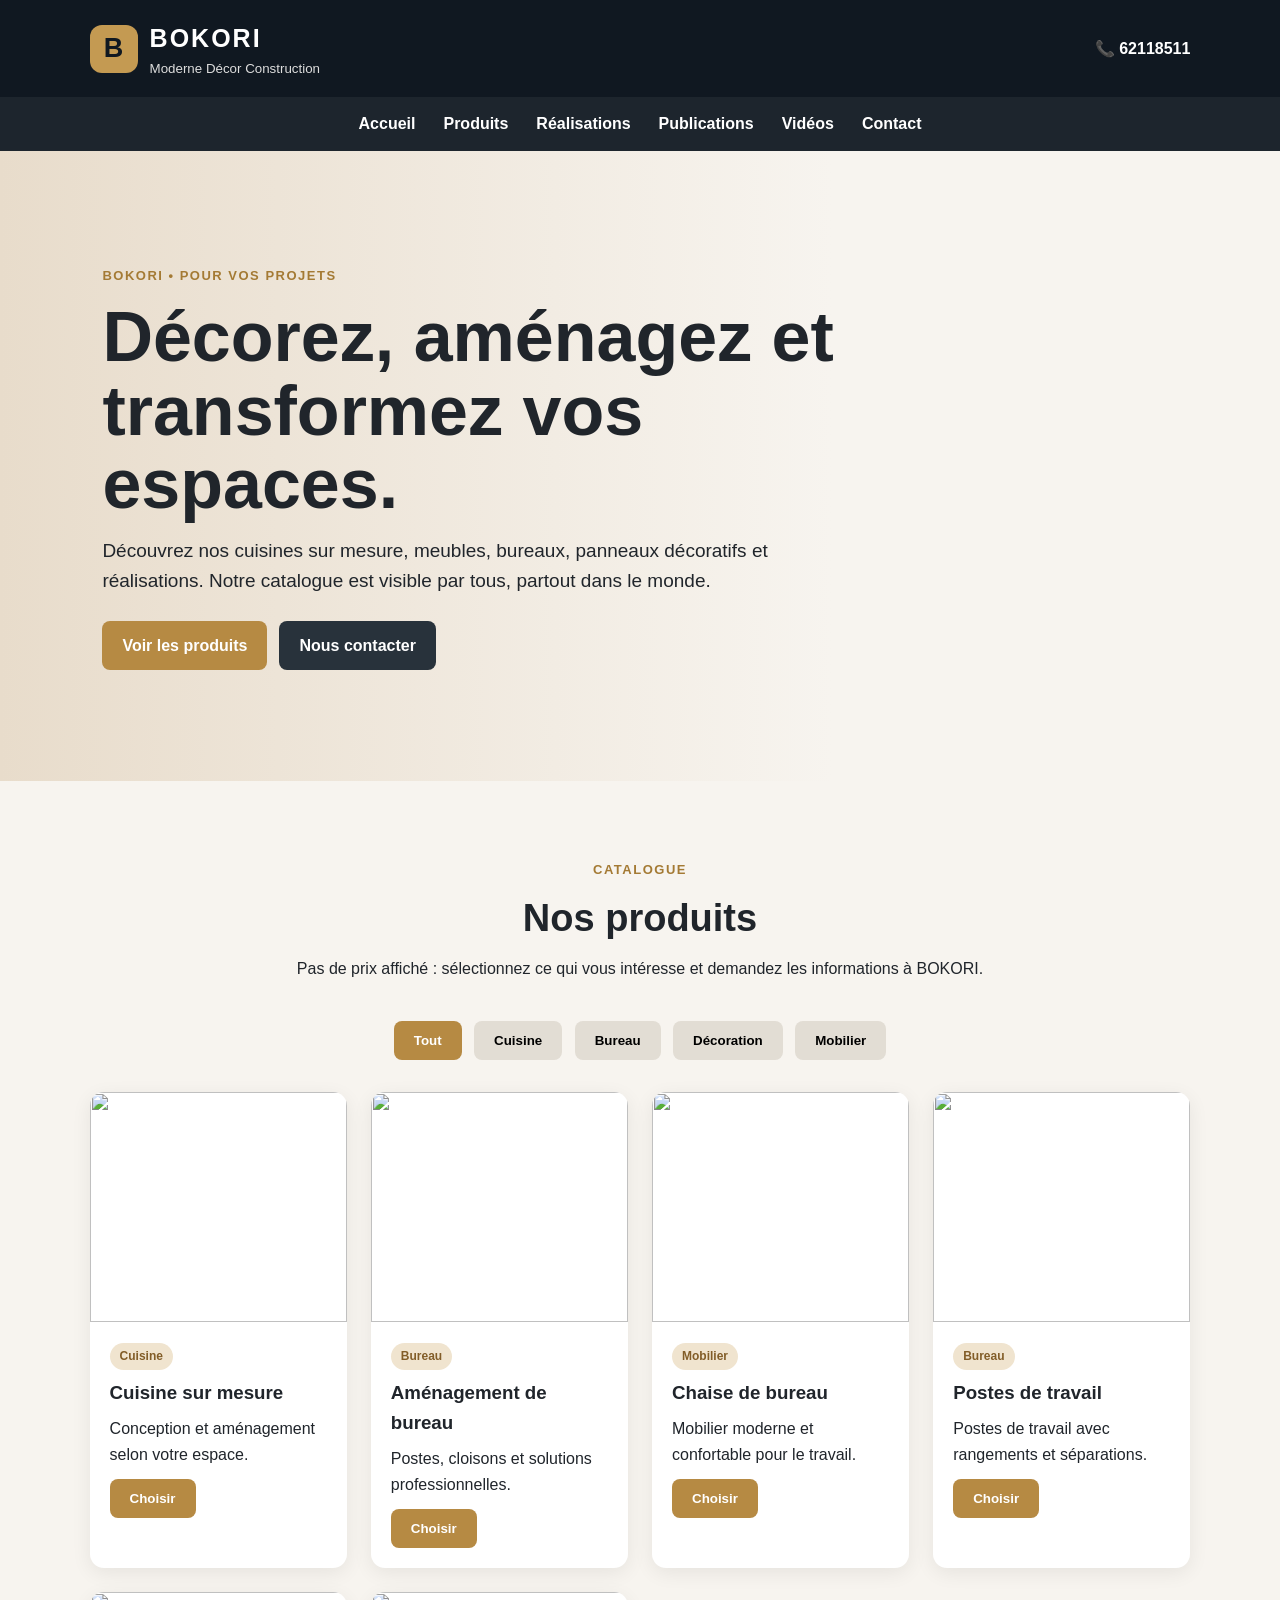
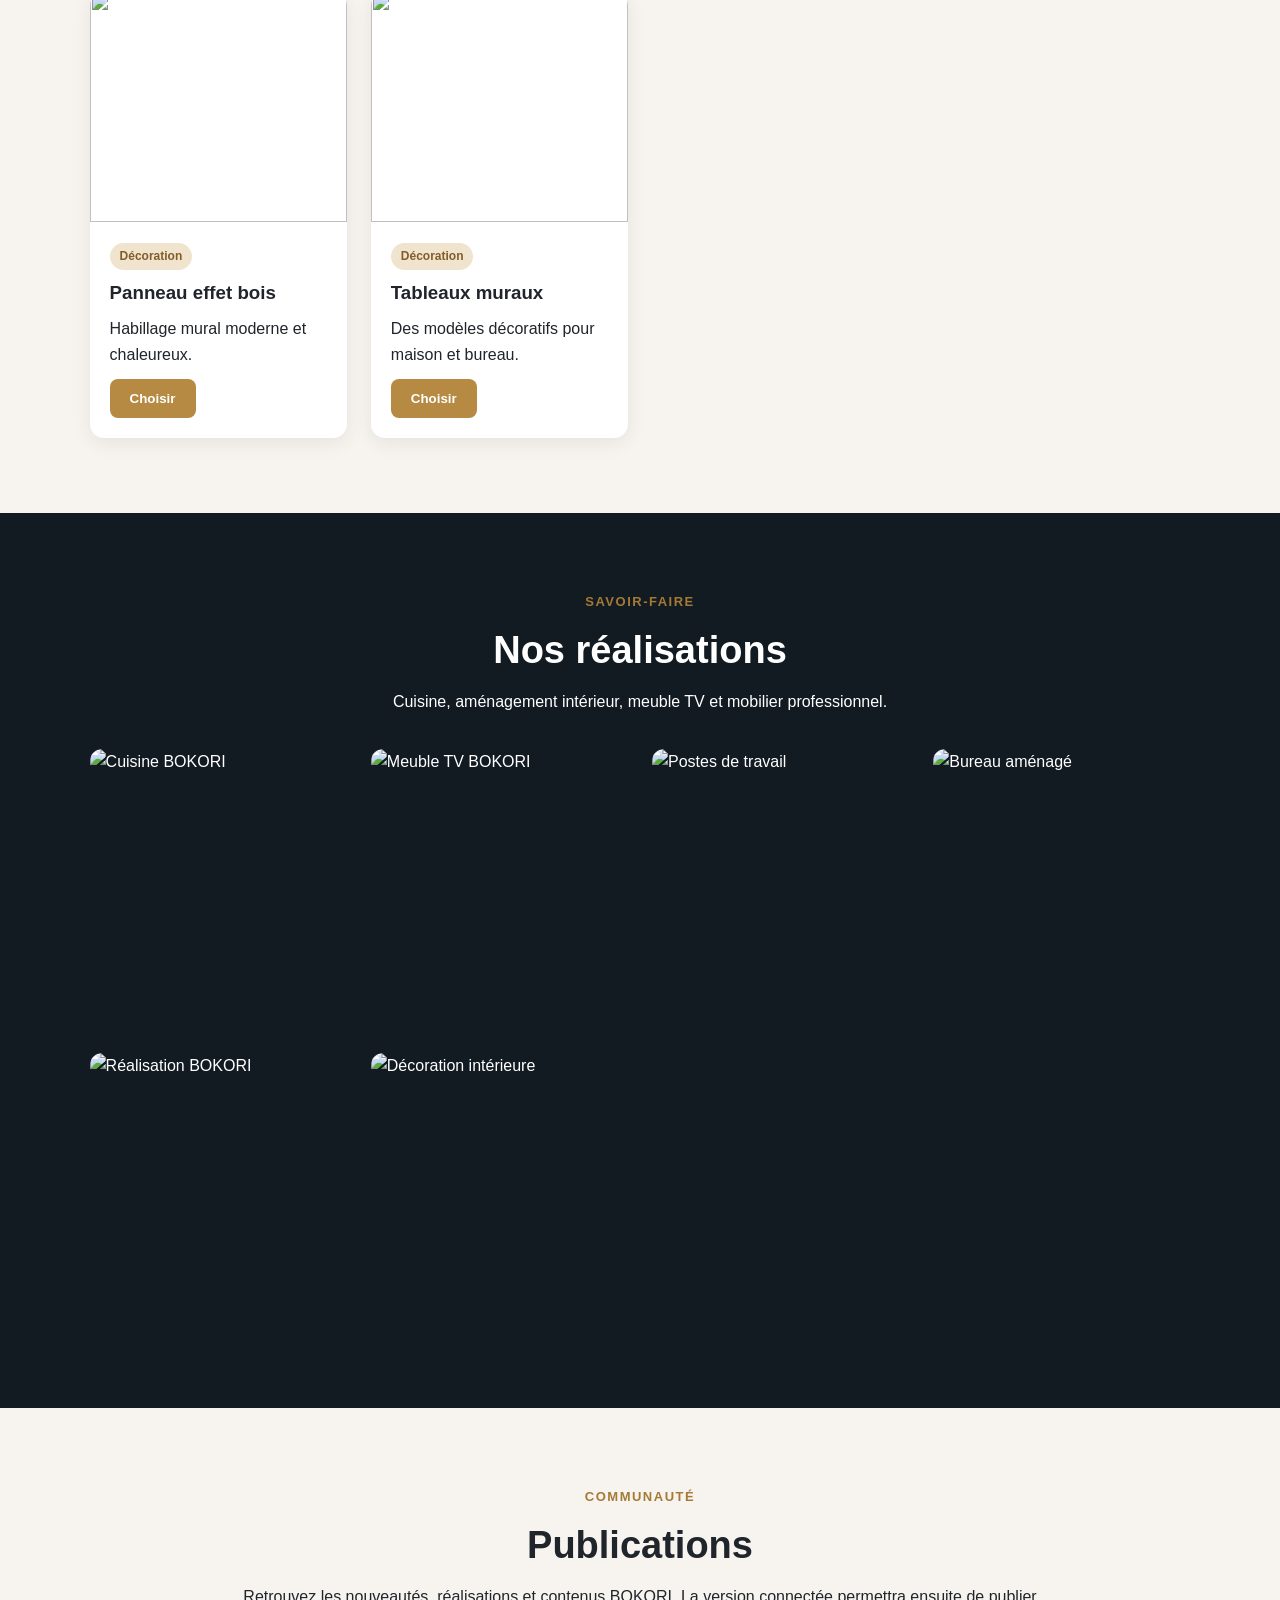
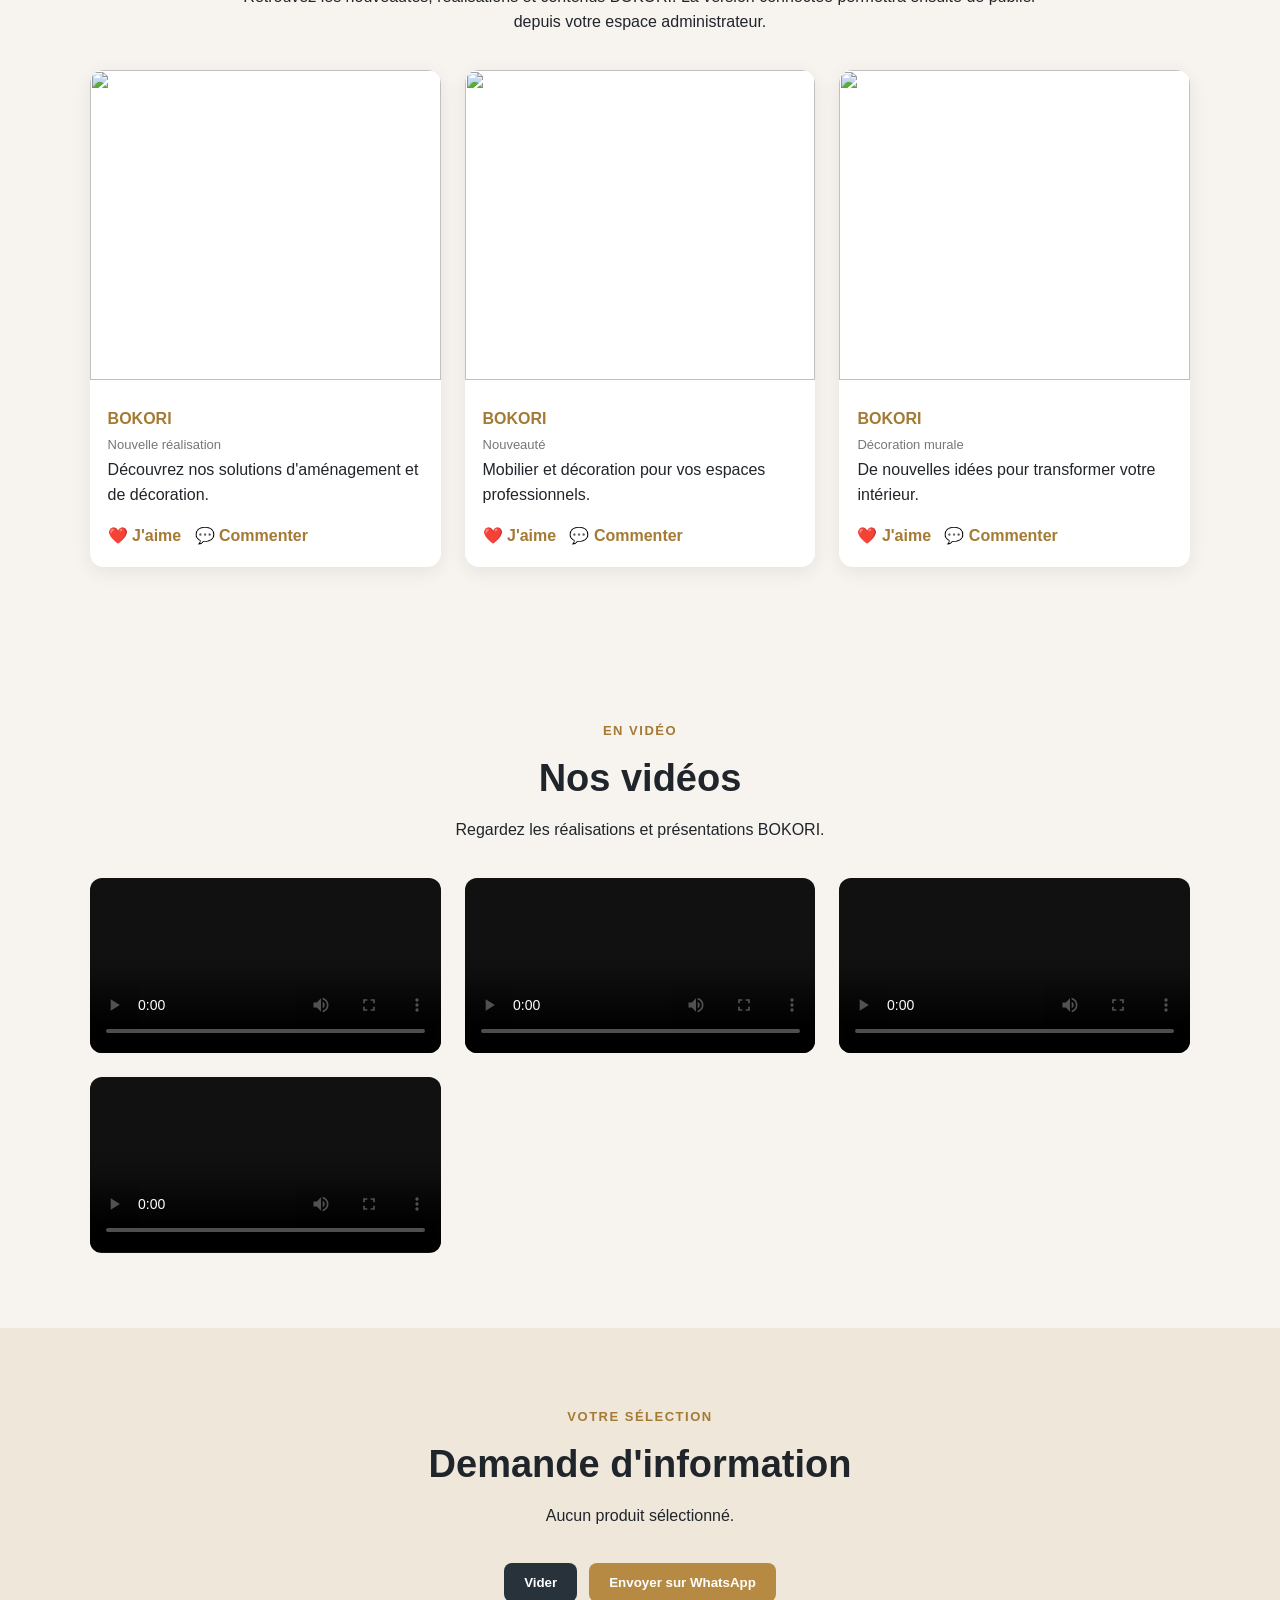
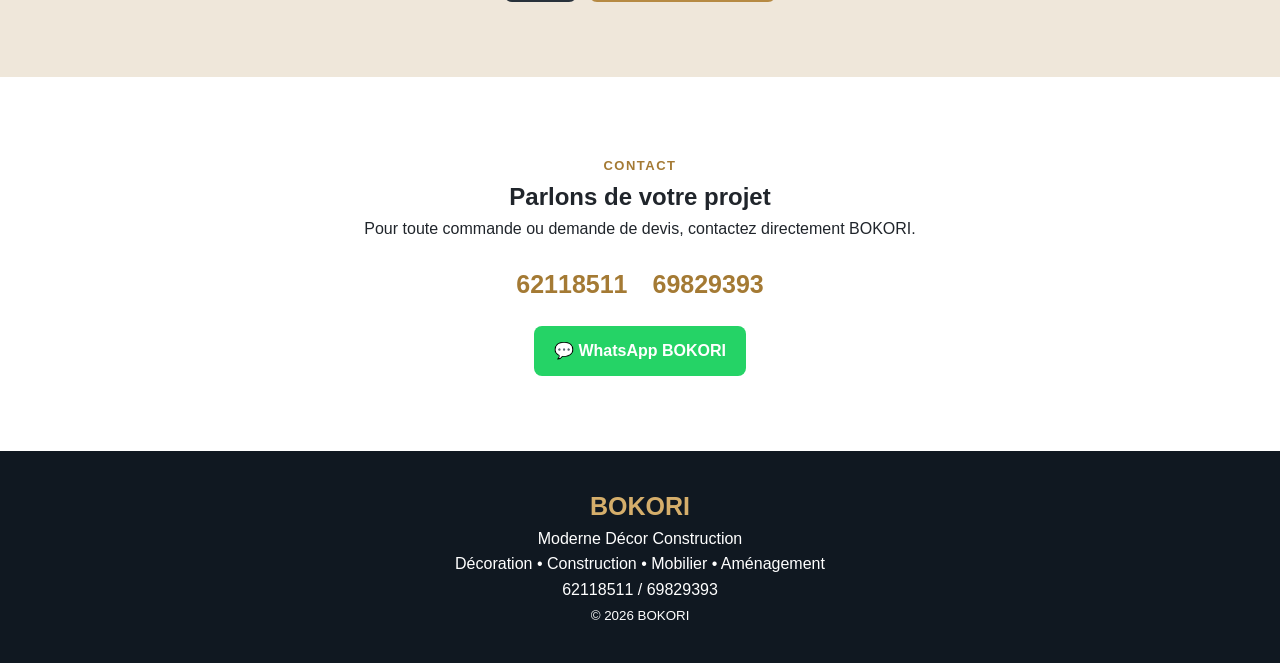
==== index.html @ b8483710 "Add files via upload" ====
<!doctype html>
<html lang="fr">
<head>
  <meta charset="utf-8">
  <meta name="viewport" content="width=device-width,initial-scale=1">
  <meta name="description" content="BOKORI — Moderne Décor Construction. Découvrez nos cuisines, bureaux, mobilier et décorations.">
  <title>BOKORI — Moderne Décor Construction</title>
  <link rel="stylesheet" href="style.css">
</head>
<body>
<header class="top">
  <div class="brand"><span class="logo">B</span><div><b>BOKORI</b><small>Moderne Décor Construction</small></div></div>
  <a class="phone" href="tel:+23562118511">📞 62118511</a>
</header>

<nav>
  <a href="#accueil">Accueil</a>
  <a href="#produits">Produits</a>
  <a href="#realisations">Réalisations</a>
  <a href="#publications">Publications</a>
  <a href="#videos">Vidéos</a>
  <a href="#contact">Contact</a>
</nav>

<main>
<section id="accueil" class="hero">
  <div>
    <span class="eyebrow">BOKORI • POUR VOS PROJETS</span>
    <h1>Décorez, aménagez et transformez vos espaces.</h1>
    <p>Découvrez nos cuisines sur mesure, meubles, bureaux, panneaux décoratifs et réalisations. Notre catalogue est visible par tous, partout dans le monde.</p>
    <div class="actions">
      <a class="btn" href="#produits">Voir les produits</a>
      <a class="btn secondary" href="#contact">Nous contacter</a>
    </div>
  </div>
</section>

<section id="produits" class="section">
  <div class="head"><span class="eyebrow">Catalogue</span><h2>Nos produits</h2><p>Pas de prix affiché : sélectionnez ce qui vous intéresse et demandez les informations à BOKORI.</p></div>
  <div class="filters">
    <button class="filter active" data-filter="all">Tout</button>
    <button class="filter" data-filter="cuisine">Cuisine</button>
    <button class="filter" data-filter="bureau">Bureau</button>
    <button class="filter" data-filter="decoration">Décoration</button>
    <button class="filter" data-filter="mobilier">Mobilier</button>
  </div>
  <div class="grid products">
    <article class="card product" data-category="cuisine"><img src="images/cuisine-sur-mesure.webp"><div><span class="tag">Cuisine</span><h3>Cuisine sur mesure</h3><p>Conception et aménagement selon votre espace.</p><button class="select" data-product="Cuisine sur mesure">Choisir</button></div></article>
    <article class="card product" data-category="bureau"><img src="images/amenagement-bureau-1.webp"><div><span class="tag">Bureau</span><h3>Aménagement de bureau</h3><p>Postes, cloisons et solutions professionnelles.</p><button class="select" data-product="Aménagement de bureau">Choisir</button></div></article>
    <article class="card product" data-category="mobilier"><img src="images/chaise-bureau.webp"><div><span class="tag">Mobilier</span><h3>Chaise de bureau</h3><p>Mobilier moderne et confortable pour le travail.</p><button class="select" data-product="Chaise de bureau">Choisir</button></div></article>
    <article class="card product" data-category="bureau"><img src="images/postes-bureau.webp"><div><span class="tag">Bureau</span><h3>Postes de travail</h3><p>Postes de travail avec rangements et séparations.</p><button class="select" data-product="Postes de travail">Choisir</button></div></article>
    <article class="card product" data-category="decoration"><img src="images/panneau-effet-bois.jpg"><div><span class="tag">Décoration</span><h3>Panneau effet bois</h3><p>Habillage mural moderne et chaleureux.</p><button class="select" data-product="Panneau effet bois">Choisir</button></div></article>
    <article class="card product" data-category="decoration"><img src="images/tableau-floral.jpg"><div><span class="tag">Décoration</span><h3>Tableaux muraux</h3><p>Des modèles décoratifs pour maison et bureau.</p><button class="select" data-product="Tableau mural décoratif">Choisir</button></div></article>
  </div>
</section>

<section id="realisations" class="section dark">
  <div class="head"><span class="eyebrow">Savoir-faire</span><h2>Nos réalisations</h2><p>Cuisine, aménagement intérieur, meuble TV et mobilier professionnel.</p></div>
  <div class="grid gallery">
    <img src="images/cuisine-sur-mesure.webp" alt="Cuisine BOKORI">
    <img src="images/meuble-tv-decoration.webp" alt="Meuble TV BOKORI">
    <img src="images/postes-bureau.webp" alt="Postes de travail">
    <img src="images/amenagement-bureau-1.webp" alt="Bureau aménagé">
    <img src="images/f59cd3b7-bb19-4e77-badc-a67a53def463.webp" alt="Réalisation BOKORI">
    <img src="images/030c07e8-54c8-4c13-9131-cd439e6775ce.webp" alt="Décoration intérieure">
  </div>
</section>

<section id="publications" class="section">
  <div class="head"><span class="eyebrow">Communauté</span><h2>Publications</h2><p>Retrouvez les nouveautés, réalisations et contenus BOKORI. La version connectée permettra ensuite de publier depuis votre espace administrateur.</p></div>
  <div class="post-grid">
    <article class="post"><img src="images/6f8dbe48-29e1-4248-a718-792f1909cabd.webp"><div class="post-body"><b>BOKORI</b><span>Nouvelle réalisation</span><p>Découvrez nos solutions d'aménagement et de décoration.</p><div class="post-actions">❤️ J'aime &nbsp; 💬 Commenter</div></div></article>
    <article class="post"><img src="images/654393f5-5027-486c-ab9b-bd5d5d2e3255.webp"><div class="post-body"><b>BOKORI</b><span>Nouveauté</span><p>Mobilier et décoration pour vos espaces professionnels.</p><div class="post-actions">❤️ J'aime &nbsp; 💬 Commenter</div></div></article>
    <article class="post"><img src="images/fe58b855-987c-455d-8a44-0d44defc6ef5.jpg"><div class="post-body"><b>BOKORI</b><span>Décoration murale</span><p>De nouvelles idées pour transformer votre intérieur.</p><div class="post-actions">❤️ J'aime &nbsp; 💬 Commenter</div></div></article>
  </div>
</section>

<section id="videos" class="section videos">
  <div class="head"><span class="eyebrow">En vidéo</span><h2>Nos vidéos</h2><p>Regardez les réalisations et présentations BOKORI.</p></div>
  <div class="grid video-grid">
    <video controls preload="metadata" poster="images/cuisine-sur-mesure.webp"><source src="videos/cuisine-realisation.mp4" type="video/mp4"></video>
    <video controls preload="metadata" poster="images/postes-bureau.webp"><source src="videos/mobilier-bureau.mp4" type="video/mp4"></video>
    <video controls preload="metadata" poster="images/panneau-effet-bois.jpg"><source src="videos/panneaux-effet-bois.mp4" type="video/mp4"></video>
    <video controls preload="metadata" poster="images/meuble-tv-decoration.webp"><source src="videos/amenagement-interieur.mp4" type="video/mp4"></video>
  </div>
</section>

<section id="demande" class="section request">
  <div class="head"><span class="eyebrow">Votre sélection</span><h2>Demande d'information</h2><p id="empty">Aucun produit sélectionné.</p></div>
  <div id="selection"></div>
  <div class="actions"><button id="clear" class="btn secondary">Vider</button><button id="send" class="btn">Envoyer sur WhatsApp</button></div>
</section>

<section id="contact" class="section contact">
  <div><span class="eyebrow">Contact</span><h2>Parlons de votre projet</h2><p>Pour toute commande ou demande de devis, contactez directement BOKORI.</p><div class="numbers"><a href="tel:+23562118511">62118511</a><a href="tel:+23569829393">69829393</a></div><a class="btn whatsapp" href="https://wa.me/23562118511" target="_blank">💬 WhatsApp BOKORI</a></div>
</section>
</main>

<footer><b>BOKORI</b><p>Moderne Décor Construction</p><p>Décoration • Construction • Mobilier • Aménagement</p><p>62118511 / 69829393</p><small>© 2026 BOKORI</small></footer>
<script src="script.js"></script>
</body>
</html>
---- style.css ----
*{box-sizing:border-box;margin:0;padding:0}html{scroll-behavior:smooth}body{font-family:Arial,Helvetica,sans-serif;background:#f7f4ef;color:#20252b;line-height:1.6}.top{background:#101821;color:#fff;padding:18px 7%;display:flex;align-items:center;justify-content:space-between;gap:20px}.brand{display:flex;align-items:center;gap:12px}.logo{width:48px;height:48px;border-radius:12px;display:grid;place-items:center;background:#c49a52;color:#101821;font-size:27px;font-weight:900}.brand b{font-size:25px;letter-spacing:2px}.brand small{display:block;color:#ddd}.phone{color:#fff;text-decoration:none;font-weight:700}nav{position:sticky;top:0;z-index:10;background:#1d252d;padding:14px 5%;display:flex;justify-content:center;gap:28px;flex-wrap:wrap}nav a{color:#fff;text-decoration:none;font-weight:700}nav a:hover{color:#d5ae6b}.hero{min-height:70vh;padding:90px 8%;display:flex;align-items:center;background:linear-gradient(90deg,#e8dccb 0%,#f7f4ef 65%)}.hero>div{max-width:760px}.eyebrow{color:#a47a34;font-weight:800;letter-spacing:1.5px;text-transform:uppercase;font-size:13px}.hero h1{font-size:clamp(40px,6vw,70px);line-height:1.05;margin:14px 0}.hero p{font-size:19px;max-width:700px}.actions{display:flex;gap:12px;flex-wrap:wrap;margin-top:24px}.btn,.select,.filter{border:0;border-radius:8px;padding:12px 20px;font-weight:800;cursor:pointer}.btn{background:#b68a43;color:#fff;text-decoration:none;display:inline-block}.btn:hover,.select:hover{background:#946d31}.secondary{background:#28323b}.section{padding:75px 7%}.head{text-align:center;max-width:800px;margin:0 auto 35px}.head h2{font-size:38px;margin:6px 0 8px}.filters{text-align:center;margin-bottom:28px}.filter{background:#e2ddd4;margin:4px}.filter.active{background:#b68a43;color:#fff}.grid{display:grid;gap:24px}.products{grid-template-columns:repeat(auto-fit,minmax(250px,1fr))}.card{background:#fff;border-radius:14px;overflow:hidden;box-shadow:0 5px 20px #00000012}.card img{width:100%;height:230px;object-fit:cover;display:block}.card>div{padding:20px}.tag{display:inline-block;background:#f0e4cf;color:#825d28;border-radius:20px;padding:4px 10px;font-size:12px;font-weight:800}.card h3{margin:8px 0}.select{background:#b68a43;color:#fff;margin-top:12px}.dark{background:#121a22;color:#fff}.dark .head h2{color:#fff}.gallery{grid-template-columns:repeat(auto-fit,minmax(220px,1fr))}.gallery img{width:100%;height:280px;object-fit:cover;border-radius:12px}.post-grid{display:grid;grid-template-columns:repeat(auto-fit,minmax(270px,1fr));gap:24px}.post{background:#fff;border-radius:14px;overflow:hidden;box-shadow:0 5px 20px #00000012}.post img{width:100%;height:310px;object-fit:cover}.post-body{padding:18px}.post-body b{display:block;color:#a47a34}.post-body span{color:#777;font-size:13px}.post-actions{margin-top:15px;color:#a47a34;font-weight:700}.video-grid{grid-template-columns:repeat(auto-fit,minmax(280px,1fr))}.video-grid video{width:100%;border-radius:12px;background:#111}.request{background:#efe7da}.request #selection{max-width:800px;margin:auto}.selected{background:#fff;border-radius:9px;padding:13px 16px;margin:8px 0;display:flex;justify-content:space-between}.request .actions{justify-content:center}.contact{background:#fff;text-align:center}.contact>div{max-width:700px;margin:auto}.numbers{display:flex;justify-content:center;gap:25px;margin:22px 0}.numbers a{font-size:25px;color:#a47a34;font-weight:900;text-decoration:none}.whatsapp{background:#25d366}.whatsapp:hover{background:#1da851}.hidden{display:none!important}footer{background:#101821;color:#fff;text-align:center;padding:35px 20px}footer>b{color:#d5ae6b;font-size:25px}@media(max-width:650px){.top{padding:15px}.phone{display:none}nav{gap:12px;font-size:14px}.hero{padding:65px 6%;min-height:65vh}.section{padding:55px 5%}.hero h1{font-size:43px}.numbers{flex-direction:column;gap:5px}.gallery img{height:240px}}
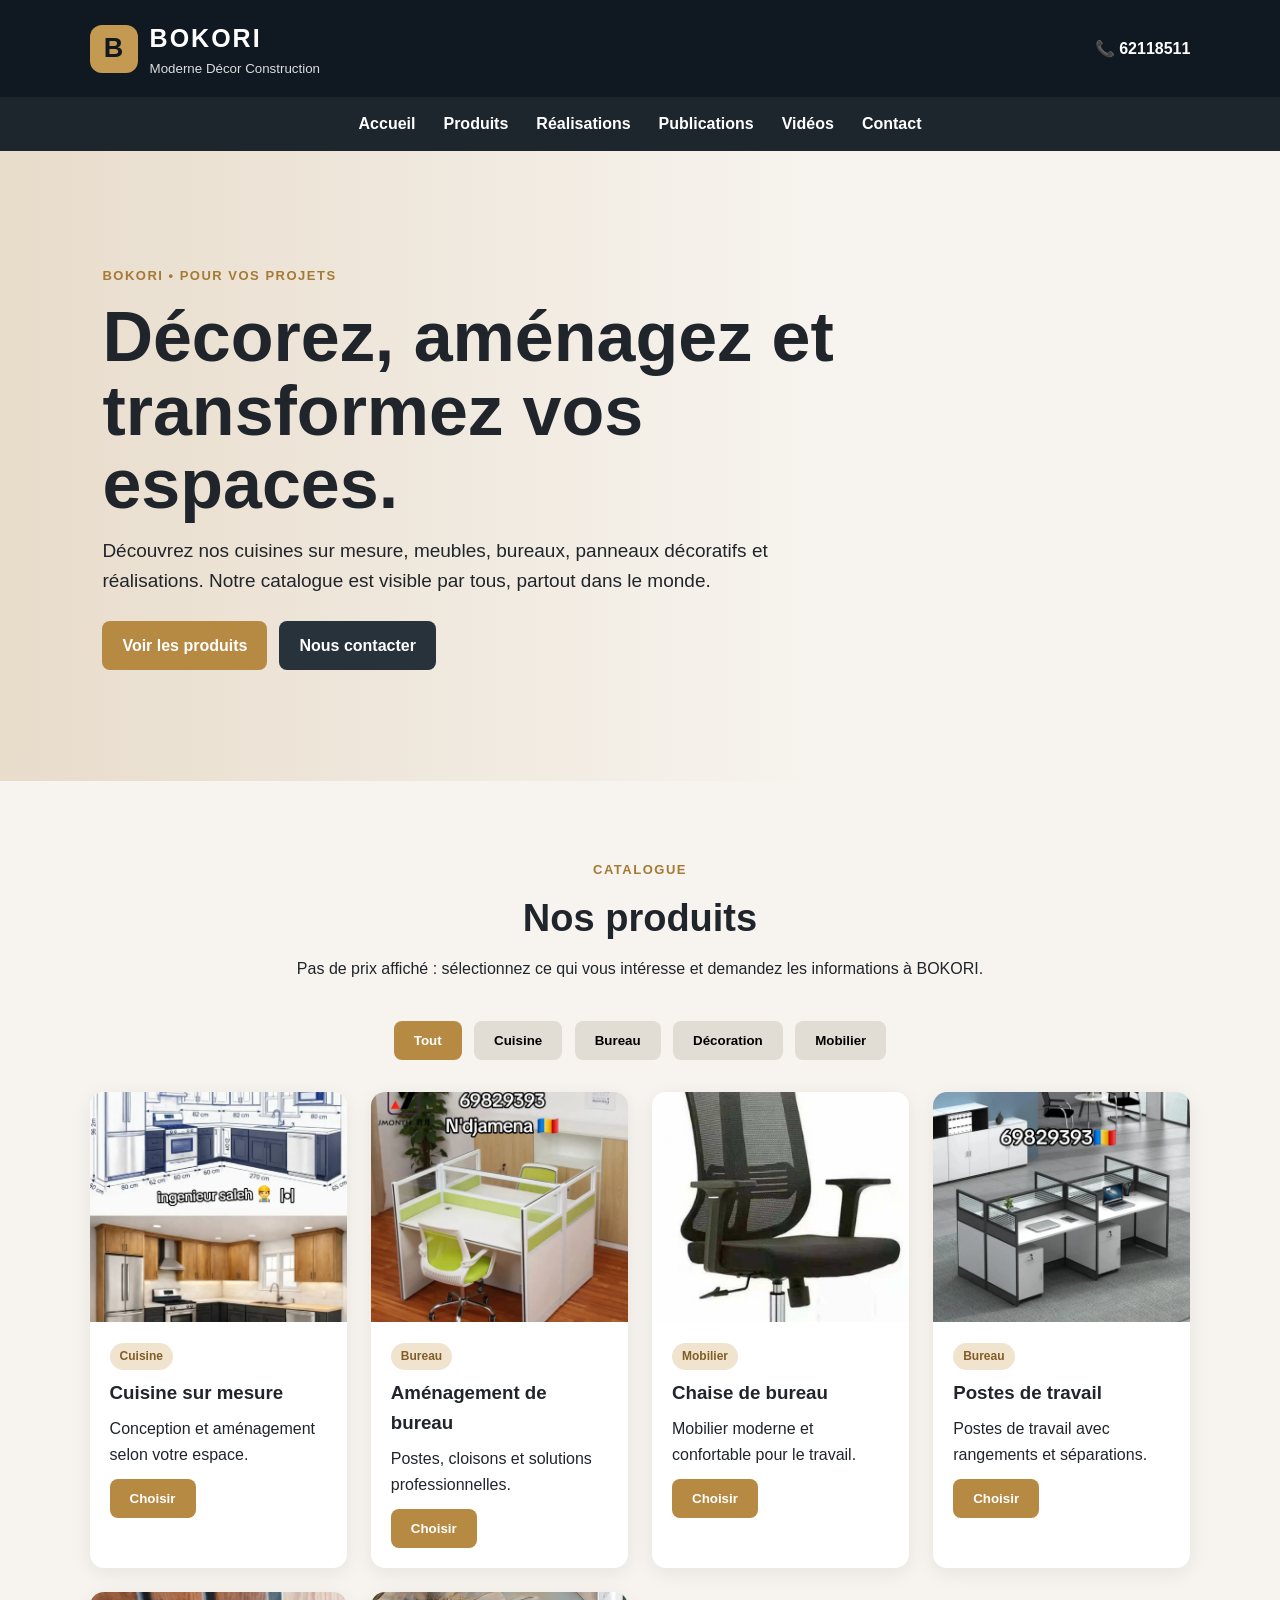
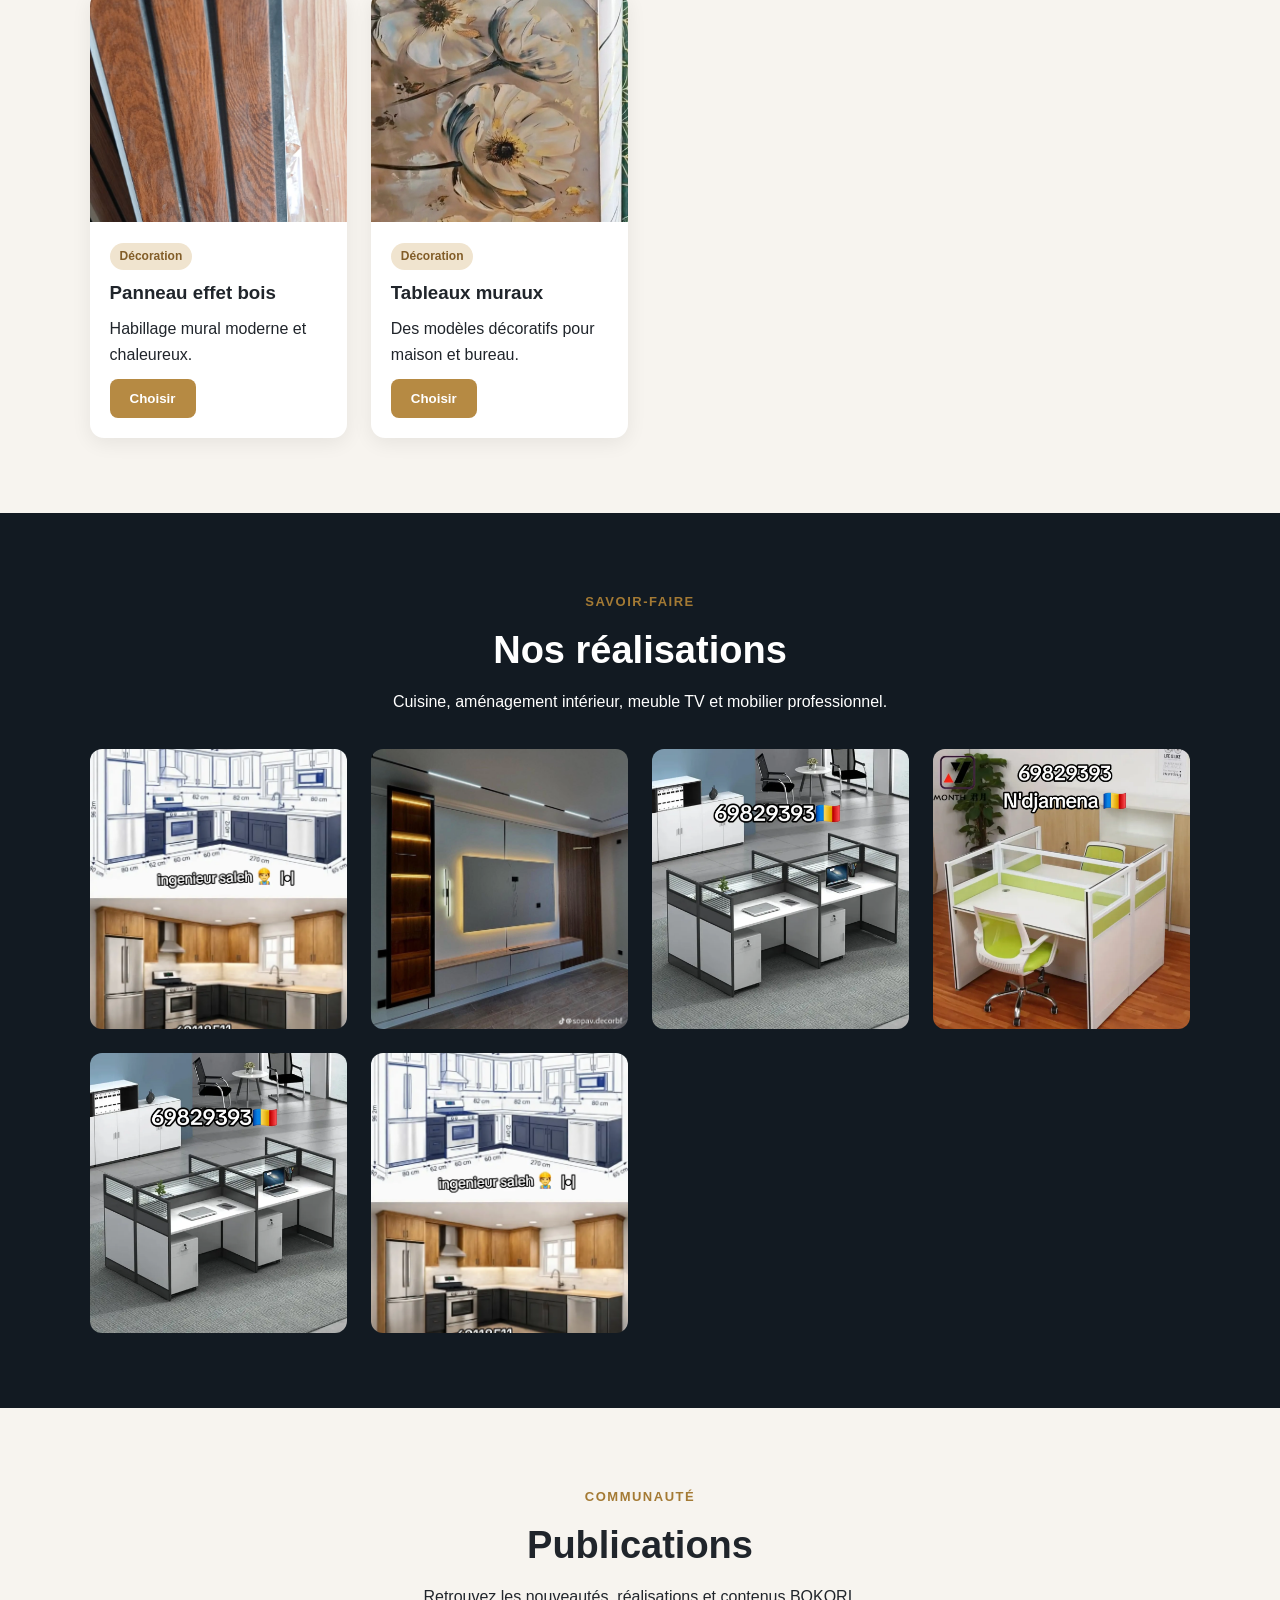
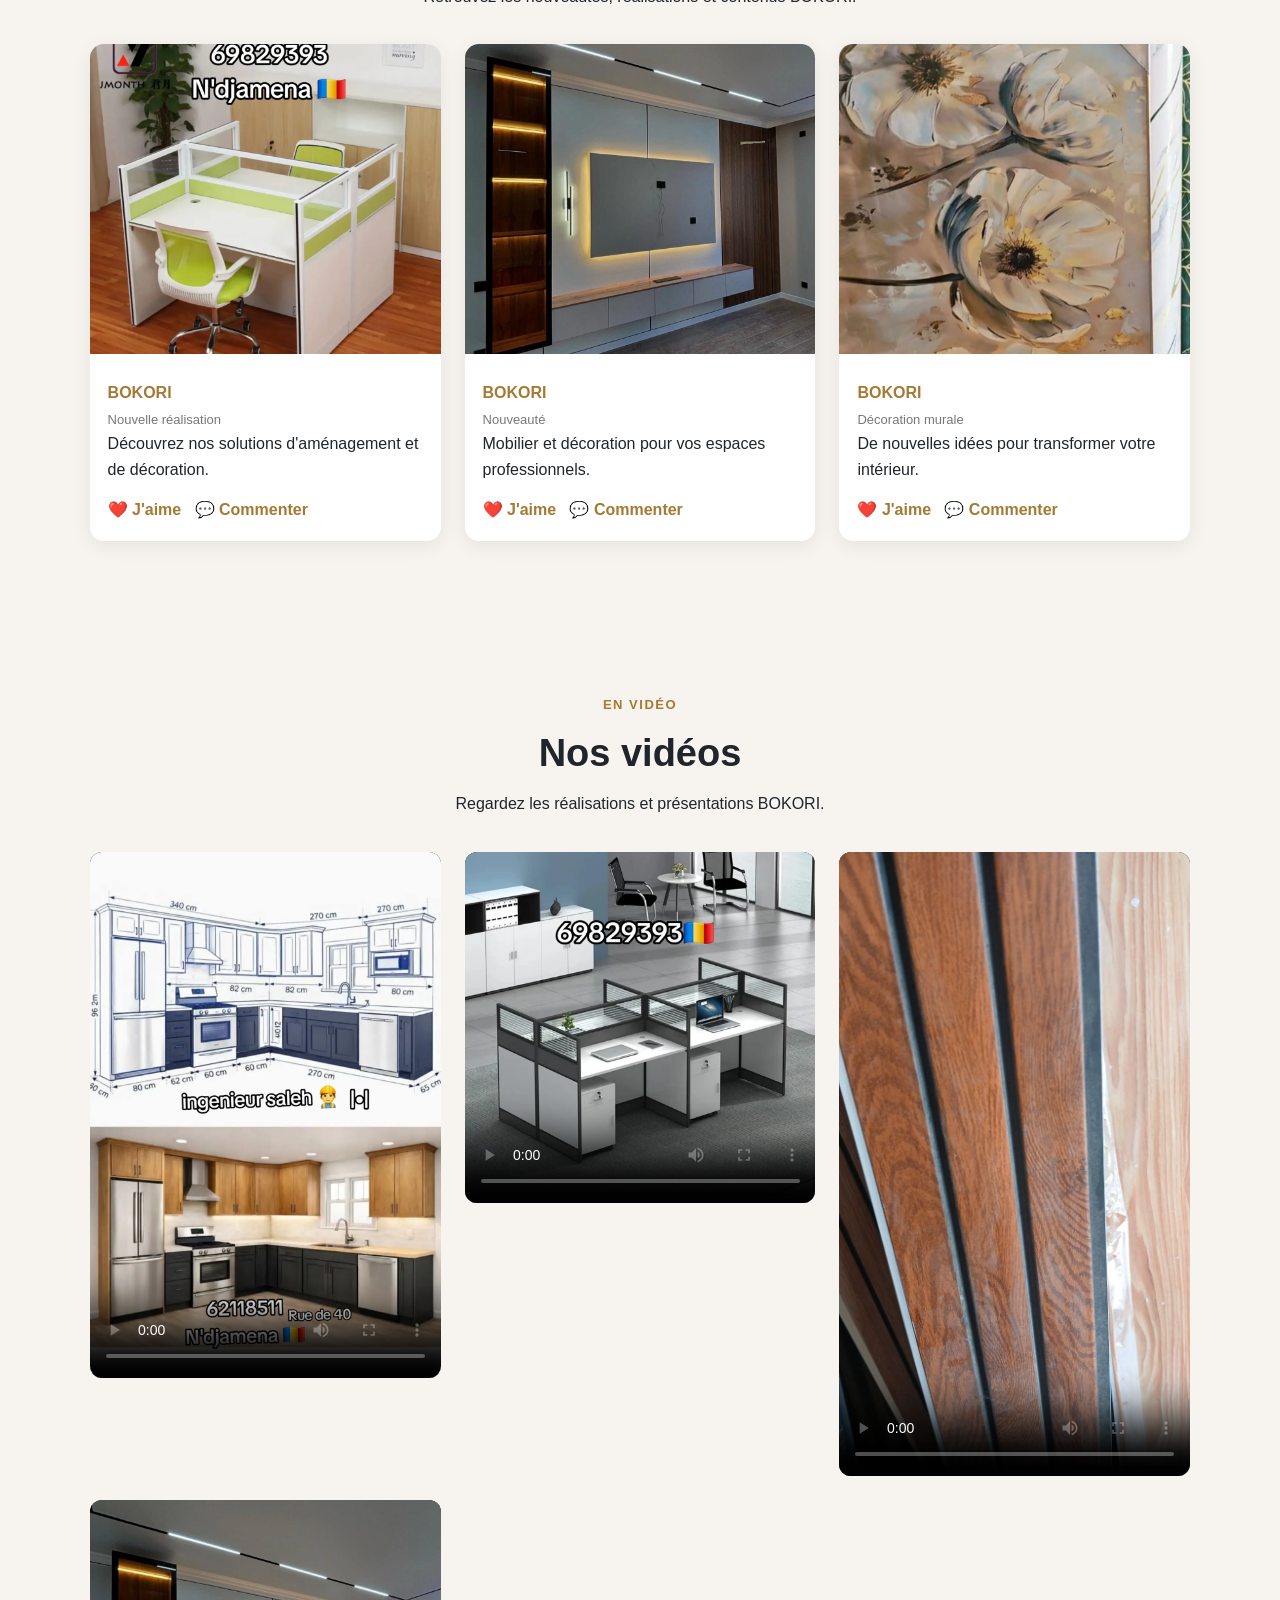
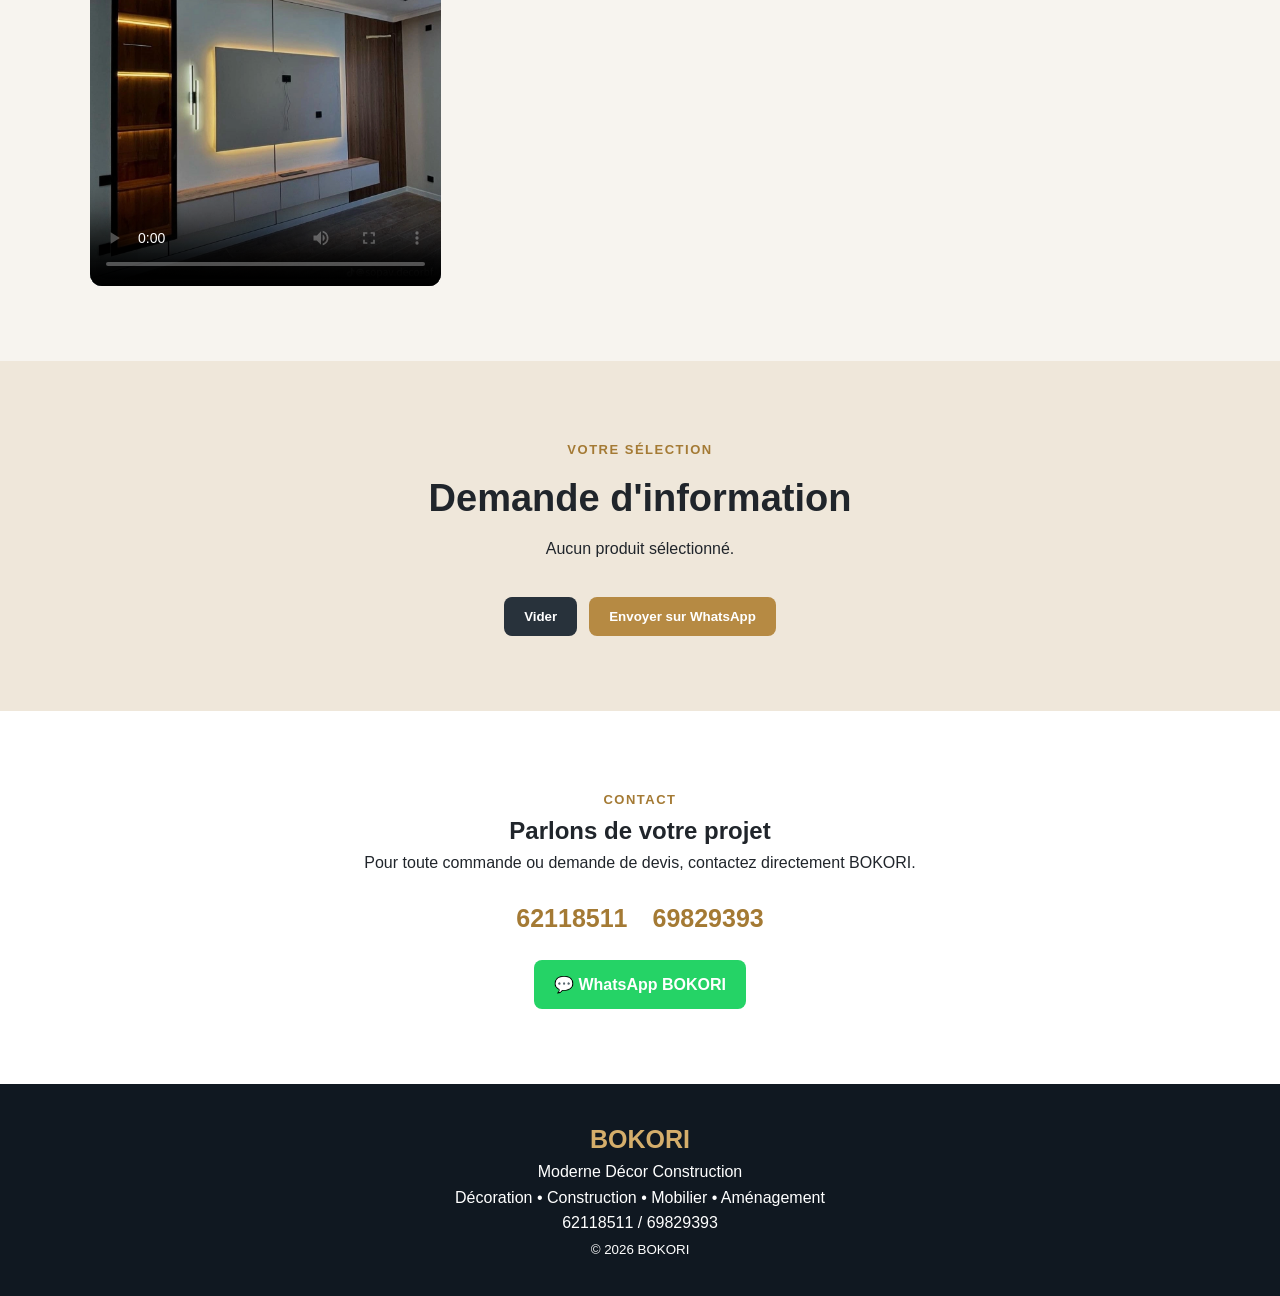
==== commit 215d897f: "Improve HTML formatting and structure Refactor HTML structure for better readability and organizatio" ====
--- a/index.html
+++ b/index.html
@@ -7,9 +7,18 @@
   <title>BOKORI — Moderne Décor Construction</title>
   <link rel="stylesheet" href="style.css">
 </head>
+
 <body>
+
 <header class="top">
-  <div class="brand"><span class="logo">B</span><div><b>BOKORI</b><small>Moderne Décor Construction</small></div></div>
+  <div class="brand">
+    <span class="logo">B</span>
+    <div>
+      <b>BOKORI</b>
+      <small>Moderne Décor Construction</small>
+    </div>
+  </div>
+
   <a class="phone" href="tel:+23562118511">📞 62118511</a>
 </header>
 
@@ -23,11 +32,20 @@
 </nav>
 
 <main>
+
+<!-- ACCUEIL -->
 <section id="accueil" class="hero">
   <div>
     <span class="eyebrow">BOKORI • POUR VOS PROJETS</span>
+
     <h1>Décorez, aménagez et transformez vos espaces.</h1>
-    <p>Découvrez nos cuisines sur mesure, meubles, bureaux, panneaux décoratifs et réalisations. Notre catalogue est visible par tous, partout dans le monde.</p>
+
+    <p>
+      Découvrez nos cuisines sur mesure, meubles, bureaux,
+      panneaux décoratifs et réalisations.
+      Notre catalogue est visible par tous, partout dans le monde.
+    </p>
+
     <div class="actions">
       <a class="btn" href="#produits">Voir les produits</a>
       <a class="btn secondary" href="#contact">Nous contacter</a>
@@ -35,8 +53,20 @@
   </div>
 </section>
 
+
+<!-- PRODUITS -->
 <section id="produits" class="section">
-  <div class="head"><span class="eyebrow">Catalogue</span><h2>Nos produits</h2><p>Pas de prix affiché : sélectionnez ce qui vous intéresse et demandez les informations à BOKORI.</p></div>
+
+  <div class="head">
+    <span class="eyebrow">Catalogue</span>
+    <h2>Nos produits</h2>
+
+    <p>
+      Pas de prix affiché : sélectionnez ce qui vous intéresse
+      et demandez les informations à BOKORI.
+    </p>
+  </div>
+
   <div class="filters">
     <button class="filter active" data-filter="all">Tout</button>
     <button class="filter" data-filter="cuisine">Cuisine</button>
@@ -44,59 +74,314 @@
     <button class="filter" data-filter="decoration">Décoration</button>
     <button class="filter" data-filter="mobilier">Mobilier</button>
   </div>
+
   <div class="grid products">
-    <article class="card product" data-category="cuisine"><img src="images/cuisine-sur-mesure.webp"><div><span class="tag">Cuisine</span><h3>Cuisine sur mesure</h3><p>Conception et aménagement selon votre espace.</p><button class="select" data-product="Cuisine sur mesure">Choisir</button></div></article>
-    <article class="card product" data-category="bureau"><img src="images/amenagement-bureau-1.webp"><div><span class="tag">Bureau</span><h3>Aménagement de bureau</h3><p>Postes, cloisons et solutions professionnelles.</p><button class="select" data-product="Aménagement de bureau">Choisir</button></div></article>
-    <article class="card product" data-category="mobilier"><img src="images/chaise-bureau.webp"><div><span class="tag">Mobilier</span><h3>Chaise de bureau</h3><p>Mobilier moderne et confortable pour le travail.</p><button class="select" data-product="Chaise de bureau">Choisir</button></div></article>
-    <article class="card product" data-category="bureau"><img src="images/postes-bureau.webp"><div><span class="tag">Bureau</span><h3>Postes de travail</h3><p>Postes de travail avec rangements et séparations.</p><button class="select" data-product="Postes de travail">Choisir</button></div></article>
-    <article class="card product" data-category="decoration"><img src="images/panneau-effet-bois.jpg"><div><span class="tag">Décoration</span><h3>Panneau effet bois</h3><p>Habillage mural moderne et chaleureux.</p><button class="select" data-product="Panneau effet bois">Choisir</button></div></article>
-    <article class="card product" data-category="decoration"><img src="images/tableau-floral.jpg"><div><span class="tag">Décoration</span><h3>Tableaux muraux</h3><p>Des modèles décoratifs pour maison et bureau.</p><button class="select" data-product="Tableau mural décoratif">Choisir</button></div></article>
-  </div>
-</section>
-
+
+    <article class="card product" data-category="cuisine">
+      <img src="cuisine-sur-mesure.webp" alt="Cuisine sur mesure BOKORI">
+      <div>
+        <span class="tag">Cuisine</span>
+        <h3>Cuisine sur mesure</h3>
+        <p>Conception et aménagement selon votre espace.</p>
+        <button class="select" data-product="Cuisine sur mesure">
+          Choisir
+        </button>
+      </div>
+    </article>
+
+    <article class="card product" data-category="bureau">
+      <img src="amenagement-bureau-1.webp" alt="Aménagement de bureau BOKORI">
+      <div>
+        <span class="tag">Bureau</span>
+        <h3>Aménagement de bureau</h3>
+        <p>Postes, cloisons et solutions professionnelles.</p>
+        <button class="select" data-product="Aménagement de bureau">
+          Choisir
+        </button>
+      </div>
+    </article>
+
+    <article class="card product" data-category="mobilier">
+      <img src="chaise-bureau.webp" alt="Chaise de bureau">
+      <div>
+        <span class="tag">Mobilier</span>
+        <h3>Chaise de bureau</h3>
+        <p>Mobilier moderne et confortable pour le travail.</p>
+        <button class="select" data-product="Chaise de bureau">
+          Choisir
+        </button>
+      </div>
+    </article>
+
+    <article class="card product" data-category="bureau">
+      <img src="postes-bureau.webp" alt="Postes de travail">
+      <div>
+        <span class="tag">Bureau</span>
+        <h3>Postes de travail</h3>
+        <p>Postes de travail avec rangements et séparations.</p>
+        <button class="select" data-product="Postes de travail">
+          Choisir
+        </button>
+      </div>
+    </article>
+
+    <article class="card product" data-category="decoration">
+      <img src="panneau-effet-bois.jpg" alt="Panneau effet bois">
+      <div>
+        <span class="tag">Décoration</span>
+        <h3>Panneau effet bois</h3>
+        <p>Habillage mural moderne et chaleureux.</p>
+        <button class="select" data-product="Panneau effet bois">
+          Choisir
+        </button>
+      </div>
+    </article>
+
+    <article class="card product" data-category="decoration">
+      <img src="tableau-floral.jpg" alt="Tableau mural décoratif">
+      <div>
+        <span class="tag">Décoration</span>
+        <h3>Tableaux muraux</h3>
+        <p>Des modèles décoratifs pour maison et bureau.</p>
+        <button class="select" data-product="Tableau mural décoratif">
+          Choisir
+        </button>
+      </div>
+    </article>
+
+  </div>
+</section>
+
+
+<!-- REALISATIONS -->
 <section id="realisations" class="section dark">
-  <div class="head"><span class="eyebrow">Savoir-faire</span><h2>Nos réalisations</h2><p>Cuisine, aménagement intérieur, meuble TV et mobilier professionnel.</p></div>
+
+  <div class="head">
+    <span class="eyebrow">Savoir-faire</span>
+    <h2>Nos réalisations</h2>
+
+    <p>
+      Cuisine, aménagement intérieur, meuble TV et mobilier professionnel.
+    </p>
+  </div>
+
   <div class="grid gallery">
-    <img src="images/cuisine-sur-mesure.webp" alt="Cuisine BOKORI">
-    <img src="images/meuble-tv-decoration.webp" alt="Meuble TV BOKORI">
-    <img src="images/postes-bureau.webp" alt="Postes de travail">
-    <img src="images/amenagement-bureau-1.webp" alt="Bureau aménagé">
-    <img src="images/f59cd3b7-bb19-4e77-badc-a67a53def463.webp" alt="Réalisation BOKORI">
-    <img src="images/030c07e8-54c8-4c13-9131-cd439e6775ce.webp" alt="Décoration intérieure">
-  </div>
-</section>
-
+
+    <img src="cuisine-sur-mesure.webp" alt="Cuisine BOKORI">
+
+    <img src="meuble-tv-decoration.webp" alt="Meuble TV BOKORI">
+
+    <img src="postes-bureau.webp" alt="Postes de travail">
+
+    <img src="amenagement-bureau-1.webp" alt="Bureau aménagé">
+
+    <img src="f59cd3b7-bb19-4e77-badc-a67a53def463.webp"
+         alt="Réalisation BOKORI">
+
+    <img src="030c07e8-54c8-4c13-9131-cd439e6775ce.webp"
+         alt="Décoration intérieure">
+
+  </div>
+</section>
+
+
+<!-- PUBLICATIONS -->
 <section id="publications" class="section">
-  <div class="head"><span class="eyebrow">Communauté</span><h2>Publications</h2><p>Retrouvez les nouveautés, réalisations et contenus BOKORI. La version connectée permettra ensuite de publier depuis votre espace administrateur.</p></div>
+
+  <div class="head">
+    <span class="eyebrow">Communauté</span>
+    <h2>Publications</h2>
+
+    <p>
+      Retrouvez les nouveautés, réalisations et contenus BOKORI.
+    </p>
+  </div>
+
   <div class="post-grid">
-    <article class="post"><img src="images/6f8dbe48-29e1-4248-a718-792f1909cabd.webp"><div class="post-body"><b>BOKORI</b><span>Nouvelle réalisation</span><p>Découvrez nos solutions d'aménagement et de décoration.</p><div class="post-actions">❤️ J'aime &nbsp; 💬 Commenter</div></div></article>
-    <article class="post"><img src="images/654393f5-5027-486c-ab9b-bd5d5d2e3255.webp"><div class="post-body"><b>BOKORI</b><span>Nouveauté</span><p>Mobilier et décoration pour vos espaces professionnels.</p><div class="post-actions">❤️ J'aime &nbsp; 💬 Commenter</div></div></article>
-    <article class="post"><img src="images/fe58b855-987c-455d-8a44-0d44defc6ef5.jpg"><div class="post-body"><b>BOKORI</b><span>Décoration murale</span><p>De nouvelles idées pour transformer votre intérieur.</p><div class="post-actions">❤️ J'aime &nbsp; 💬 Commenter</div></div></article>
-  </div>
-</section>
-
+
+    <article class="post">
+      <img src="6f8dbe48-29e1-4248-a718-792f1909cabd.webp"
+           alt="Publication BOKORI">
+
+      <div class="post-body">
+        <b>BOKORI</b>
+        <span>Nouvelle réalisation</span>
+
+        <p>
+          Découvrez nos solutions d'aménagement et de décoration.
+        </p>
+
+        <div class="post-actions">
+          ❤️ J'aime &nbsp; 💬 Commenter
+        </div>
+      </div>
+    </article>
+
+
+    <article class="post">
+      <img src="654393f5-5027-486c-ab9b-bd5d5d2e3255.webp"
+           alt="Nouveauté BOKORI">
+
+      <div class="post-body">
+        <b>BOKORI</b>
+        <span>Nouveauté</span>
+
+        <p>
+          Mobilier et décoration pour vos espaces professionnels.
+        </p>
+
+        <div class="post-actions">
+          ❤️ J'aime &nbsp; 💬 Commenter
+        </div>
+      </div>
+    </article>
+
+
+    <article class="post">
+      <img src="fe58b855-987c-455d-8a44-0d44defc6ef5.jpg"
+           alt="Décoration murale BOKORI">
+
+      <div class="post-body">
+        <b>BOKORI</b>
+        <span>Décoration murale</span>
+
+        <p>
+          De nouvelles idées pour transformer votre intérieur.
+        </p>
+
+        <div class="post-actions">
+          ❤️ J'aime &nbsp; 💬 Commenter
+        </div>
+      </div>
+    </article>
+
+  </div>
+</section>
+
+
+<!-- VIDEOS -->
 <section id="videos" class="section videos">
-  <div class="head"><span class="eyebrow">En vidéo</span><h2>Nos vidéos</h2><p>Regardez les réalisations et présentations BOKORI.</p></div>
+
+  <div class="head">
+    <span class="eyebrow">En vidéo</span>
+    <h2>Nos vidéos</h2>
+
+    <p>
+      Regardez les réalisations et présentations BOKORI.
+    </p>
+  </div>
+
   <div class="grid video-grid">
-    <video controls preload="metadata" poster="images/cuisine-sur-mesure.webp"><source src="videos/cuisine-realisation.mp4" type="video/mp4"></video>
-    <video controls preload="metadata" poster="images/postes-bureau.webp"><source src="videos/mobilier-bureau.mp4" type="video/mp4"></video>
-    <video controls preload="metadata" poster="images/panneau-effet-bois.jpg"><source src="videos/panneaux-effet-bois.mp4" type="video/mp4"></video>
-    <video controls preload="metadata" poster="images/meuble-tv-decoration.webp"><source src="videos/amenagement-interieur.mp4" type="video/mp4"></video>
-  </div>
-</section>
-
+
+    <video controls preload="metadata"
+           poster="cuisine-sur-mesure.webp">
+      <source src="cuisine-realisation.mp4" type="video/mp4">
+    </video>
+
+
+    <video controls preload="metadata"
+           poster="postes-bureau.webp">
+      <source src="mobilier-bureau.mp4" type="video/mp4">
+    </video>
+
+
+    <video controls preload="metadata"
+           poster="panneau-effet-bois.jpg">
+      <source src="panneaux-effet-bois.mp4" type="video/mp4">
+    </video>
+
+
+    <video controls preload="metadata"
+           poster="meuble-tv-decoration.webp">
+      <source src="amenagement-interieur.mp4" type="video/mp4">
+    </video>
+
+  </div>
+</section>
+
+
+<!-- DEMANDE -->
 <section id="demande" class="section request">
-  <div class="head"><span class="eyebrow">Votre sélection</span><h2>Demande d'information</h2><p id="empty">Aucun produit sélectionné.</p></div>
+
+  <div class="head">
+    <span class="eyebrow">Votre sélection</span>
+    <h2>Demande d'information</h2>
+
+    <p id="empty">
+      Aucun produit sélectionné.
+    </p>
+  </div>
+
   <div id="selection"></div>
-  <div class="actions"><button id="clear" class="btn secondary">Vider</button><button id="send" class="btn">Envoyer sur WhatsApp</button></div>
-</section>
-
+
+  <div class="actions">
+    <button id="clear" class="btn secondary">
+      Vider
+    </button>
+
+    <button id="send" class="btn">
+      Envoyer sur WhatsApp
+    </button>
+  </div>
+
+</section>
+
+
+<!-- CONTACT -->
 <section id="contact" class="section contact">
-  <div><span class="eyebrow">Contact</span><h2>Parlons de votre projet</h2><p>Pour toute commande ou demande de devis, contactez directement BOKORI.</p><div class="numbers"><a href="tel:+23562118511">62118511</a><a href="tel:+23569829393">69829393</a></div><a class="btn whatsapp" href="https://wa.me/23562118511" target="_blank">💬 WhatsApp BOKORI</a></div>
-</section>
+
+  <div>
+
+    <span class="eyebrow">Contact</span>
+
+    <h2>Parlons de votre projet</h2>
+
+    <p>
+      Pour toute commande ou demande de devis,
+      contactez directement BOKORI.
+    </p>
+
+    <div class="numbers">
+      <a href="tel:+23562118511">62118511</a>
+      <a href="tel:+23569829393">69829393</a>
+    </div>
+
+    <a class="btn whatsapp"
+       href="https://wa.me/23562118511"
+       target="_blank">
+      💬 WhatsApp BOKORI
+    </a>
+
+  </div>
+
+</section>
+
 </main>
 
-<footer><b>BOKORI</b><p>Moderne Décor Construction</p><p>Décoration • Construction • Mobilier • Aménagement</p><p>62118511 / 69829393</p><small>© 2026 BOKORI</small></footer>
+
+<!-- PIED DE PAGE -->
+<footer>
+
+  <b>BOKORI</b>
+
+  <p>Moderne Décor Construction</p>
+
+  <p>
+    Décoration • Construction • Mobilier • Aménagement
+  </p>
+
+  <p>
+    62118511 / 69829393
+  </p>
+
+  <small>
+    © 2026 BOKORI
+  </small>
+
+</footer>
+
+
 <script src="script.js"></script>
+
 </body>
 </html>
